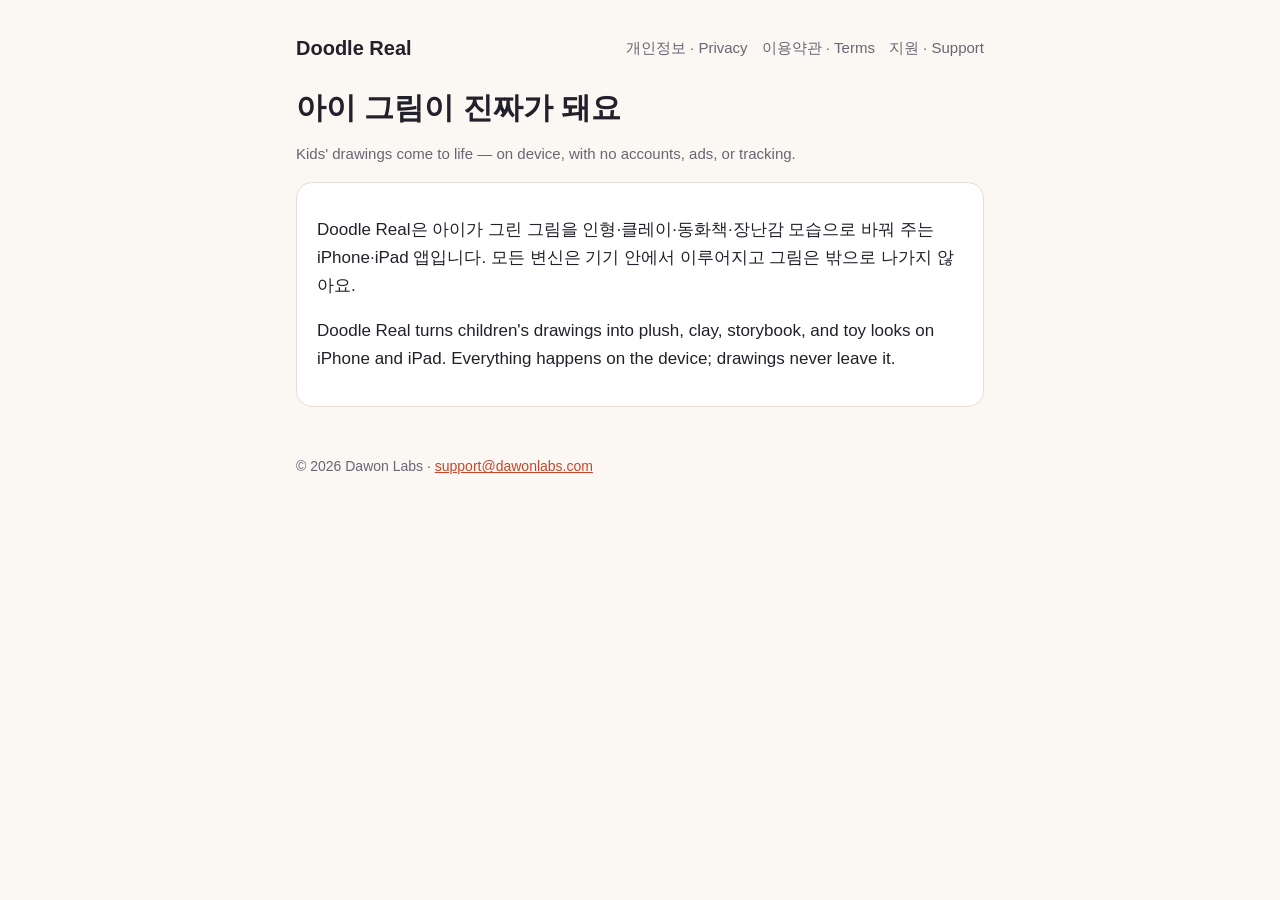
==== index.html @ 5f00e4da "Doodle Real 개인정보·이용약관·지원 페이지 Co-Authored-By: Claude Opus 5.5 (1M context) <noreply@anthropic.com>" ====
<!doctype html><html lang="ko"><head><meta charset="utf-8"><meta name="viewport" content="width=device-width,initial-scale=1">
<title>Doodle Real</title><link rel="stylesheet" href="style.css"></head><body><main>
<header><a class="home" href="./">Doodle Real</a><nav><a href="privacy/">개인정보 · Privacy</a><a href="terms/">이용약관 · Terms</a><a href="support/">지원 · Support</a></nav></header>
<h1>아이 그림이 진짜가 돼요</h1>
<p class="sub">Kids' drawings come to life — on device, with no accounts, ads, or tracking.</p>
<div class="card"><p>Doodle Real은 아이가 그린 그림을 인형·클레이·동화책·장난감 모습으로 바꿔 주는 iPhone·iPad 앱입니다. 모든 변신은 기기 안에서 이루어지고 그림은 밖으로 나가지 않아요.</p>
<p>Doodle Real turns children's drawings into plush, clay, storybook, and toy looks on iPhone and iPad. Everything happens on the device; drawings never leave it.</p></div>
<footer>© 2026 Dawon Labs · <a href="mailto:support@dawonlabs.com">support@dawonlabs.com</a></footer>
</main></body></html>
---- style.css ----
:root{--bg:#FBF7F2;--surface:#fff;--text:#22202A;--sub:#6A6573;--accent:#C8452A;--line:#E6DED3}
@media (prefers-color-scheme:dark){:root{--bg:#151419;--surface:#212026;--text:#F5F2EE;--sub:#ABA6B4;--accent:#FF8A6B;--line:#3A3842}}
*{box-sizing:border-box}
body{margin:0;background:var(--bg);color:var(--text);font:17px/1.65 -apple-system,BlinkMacSystemFont,"Apple SD Gothic Neo","Segoe UI",sans-serif}
main{max-width:720px;margin:0 auto;padding:32px 16px 64px}
header{display:flex;justify-content:space-between;align-items:center;gap:12px;flex-wrap:wrap;margin-bottom:24px}
header a.home{font-weight:700;color:var(--text);text-decoration:none;font-size:20px}
nav{display:flex;flex-wrap:wrap;gap:4px 14px}
nav a{color:var(--sub);text-decoration:none;font-size:15px;white-space:nowrap}
nav a[aria-current]{color:var(--accent);font-weight:600}
h1{font-size:30px;line-height:1.25;margin:8px 0 4px}
h2{font-size:20px;margin:32px 0 8px}
p,li{color:var(--text)}
.sub{color:var(--sub);font-size:15px}
.card{background:var(--surface);border:1px solid var(--line);border-radius:16px;padding:16px 20px;margin:16px 0}
a{color:var(--accent)}
.lang{font-size:14px}
footer{margin-top:48px;color:var(--sub);font-size:14px}
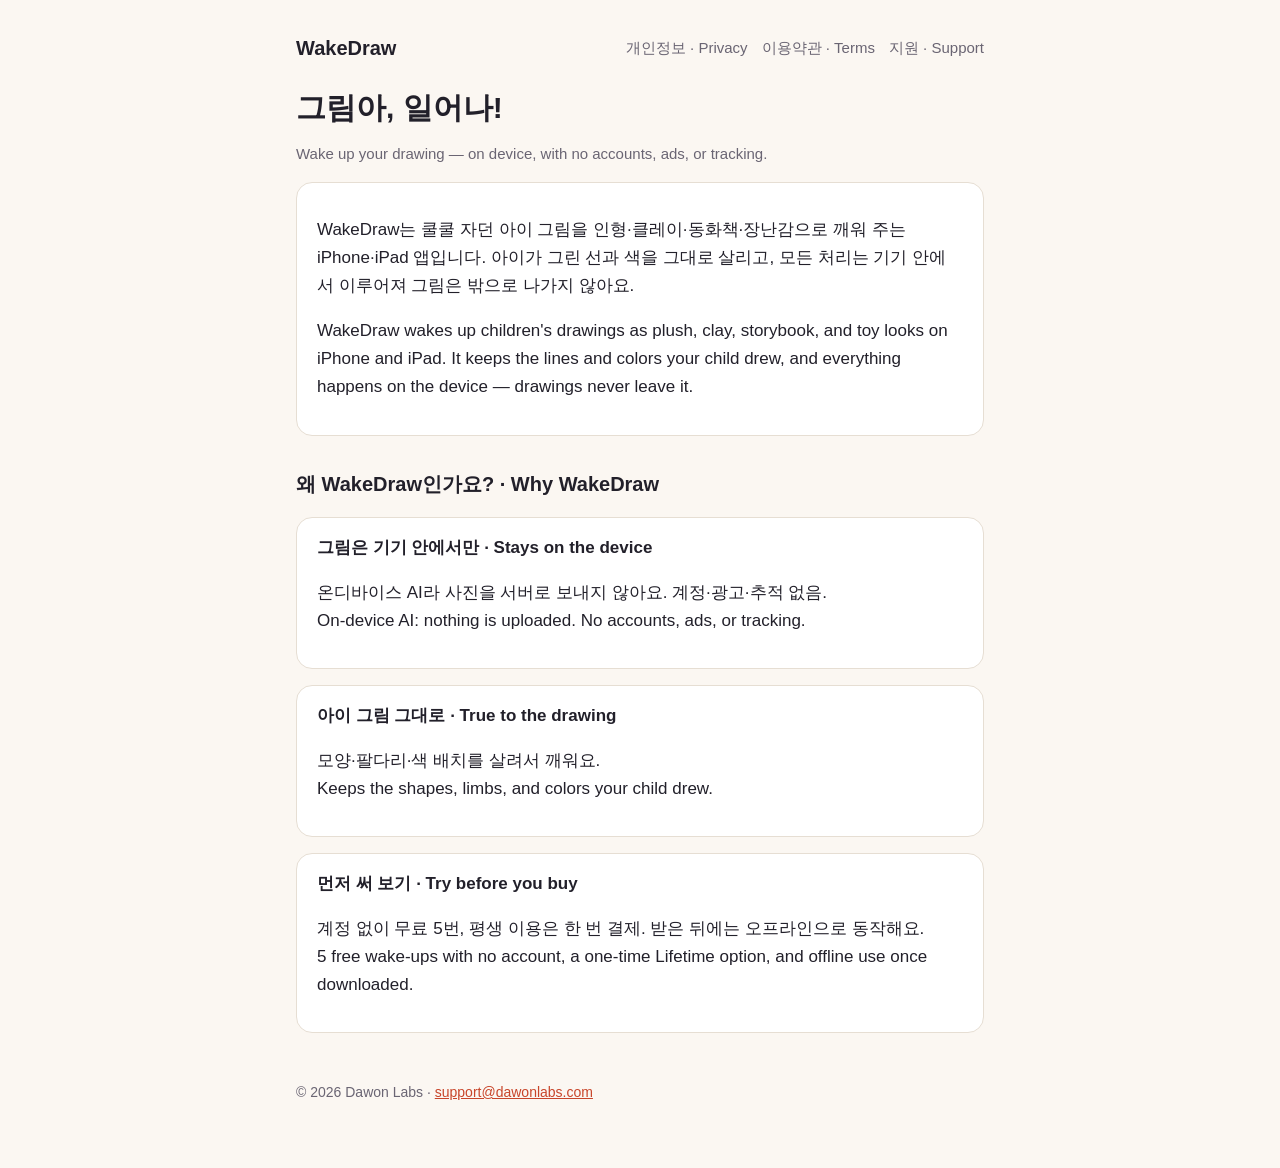
==== commit 43e13e02: "사이트 갱신 (doodle-real c04c892)" ====
--- a/index.html
+++ b/index.html
@@ -1,9 +1,13 @@
 <!doctype html><html lang="ko"><head><meta charset="utf-8"><meta name="viewport" content="width=device-width,initial-scale=1">
-<title>Doodle Real</title><link rel="stylesheet" href="style.css"></head><body><main>
-<header><a class="home" href="./">Doodle Real</a><nav><a href="privacy/">개인정보 · Privacy</a><a href="terms/">이용약관 · Terms</a><a href="support/">지원 · Support</a></nav></header>
-<h1>아이 그림이 진짜가 돼요</h1>
-<p class="sub">Kids' drawings come to life — on device, with no accounts, ads, or tracking.</p>
-<div class="card"><p>Doodle Real은 아이가 그린 그림을 인형·클레이·동화책·장난감 모습으로 바꿔 주는 iPhone·iPad 앱입니다. 모든 변신은 기기 안에서 이루어지고 그림은 밖으로 나가지 않아요.</p>
-<p>Doodle Real turns children's drawings into plush, clay, storybook, and toy looks on iPhone and iPad. Everything happens on the device; drawings never leave it.</p></div>
+<title>WakeDraw</title><link rel="stylesheet" href="style.css"></head><body><main>
+<header><a class="home" href="./">WakeDraw</a><nav><a href="privacy/">개인정보 · Privacy</a><a href="terms/">이용약관 · Terms</a><a href="support/">지원 · Support</a></nav></header>
+<h1>그림아, 일어나!</h1>
+<p class="sub">Wake up your drawing — on device, with no accounts, ads, or tracking.</p>
+<div class="card"><p>WakeDraw는 쿨쿨 자던 아이 그림을 인형·클레이·동화책·장난감으로 깨워 주는 iPhone·iPad 앱입니다. 아이가 그린 선과 색을 그대로 살리고, 모든 처리는 기기 안에서 이루어져 그림은 밖으로 나가지 않아요.</p>
+<p>WakeDraw wakes up children's drawings as plush, clay, storybook, and toy looks on iPhone and iPad. It keeps the lines and colors your child drew, and everything happens on the device — drawings never leave it.</p></div>
+<h2>왜 WakeDraw인가요? · Why WakeDraw</h2>
+<div class="card"><strong>그림은 기기 안에서만 · Stays on the device</strong><p>온디바이스 AI라 사진을 서버로 보내지 않아요. 계정·광고·추적 없음.<br>On-device AI: nothing is uploaded. No accounts, ads, or tracking.</p></div>
+<div class="card"><strong>아이 그림 그대로 · True to the drawing</strong><p>모양·팔다리·색 배치를 살려서 깨워요.<br>Keeps the shapes, limbs, and colors your child drew.</p></div>
+<div class="card"><strong>먼저 써 보기 · Try before you buy</strong><p>계정 없이 무료 5번, 평생 이용은 한 번 결제. 받은 뒤에는 오프라인으로 동작해요.<br>5 free wake-ups with no account, a one-time Lifetime option, and offline use once downloaded.</p></div>
 <footer>© 2026 Dawon Labs · <a href="mailto:support@dawonlabs.com">support@dawonlabs.com</a></footer>
 </main></body></html>
